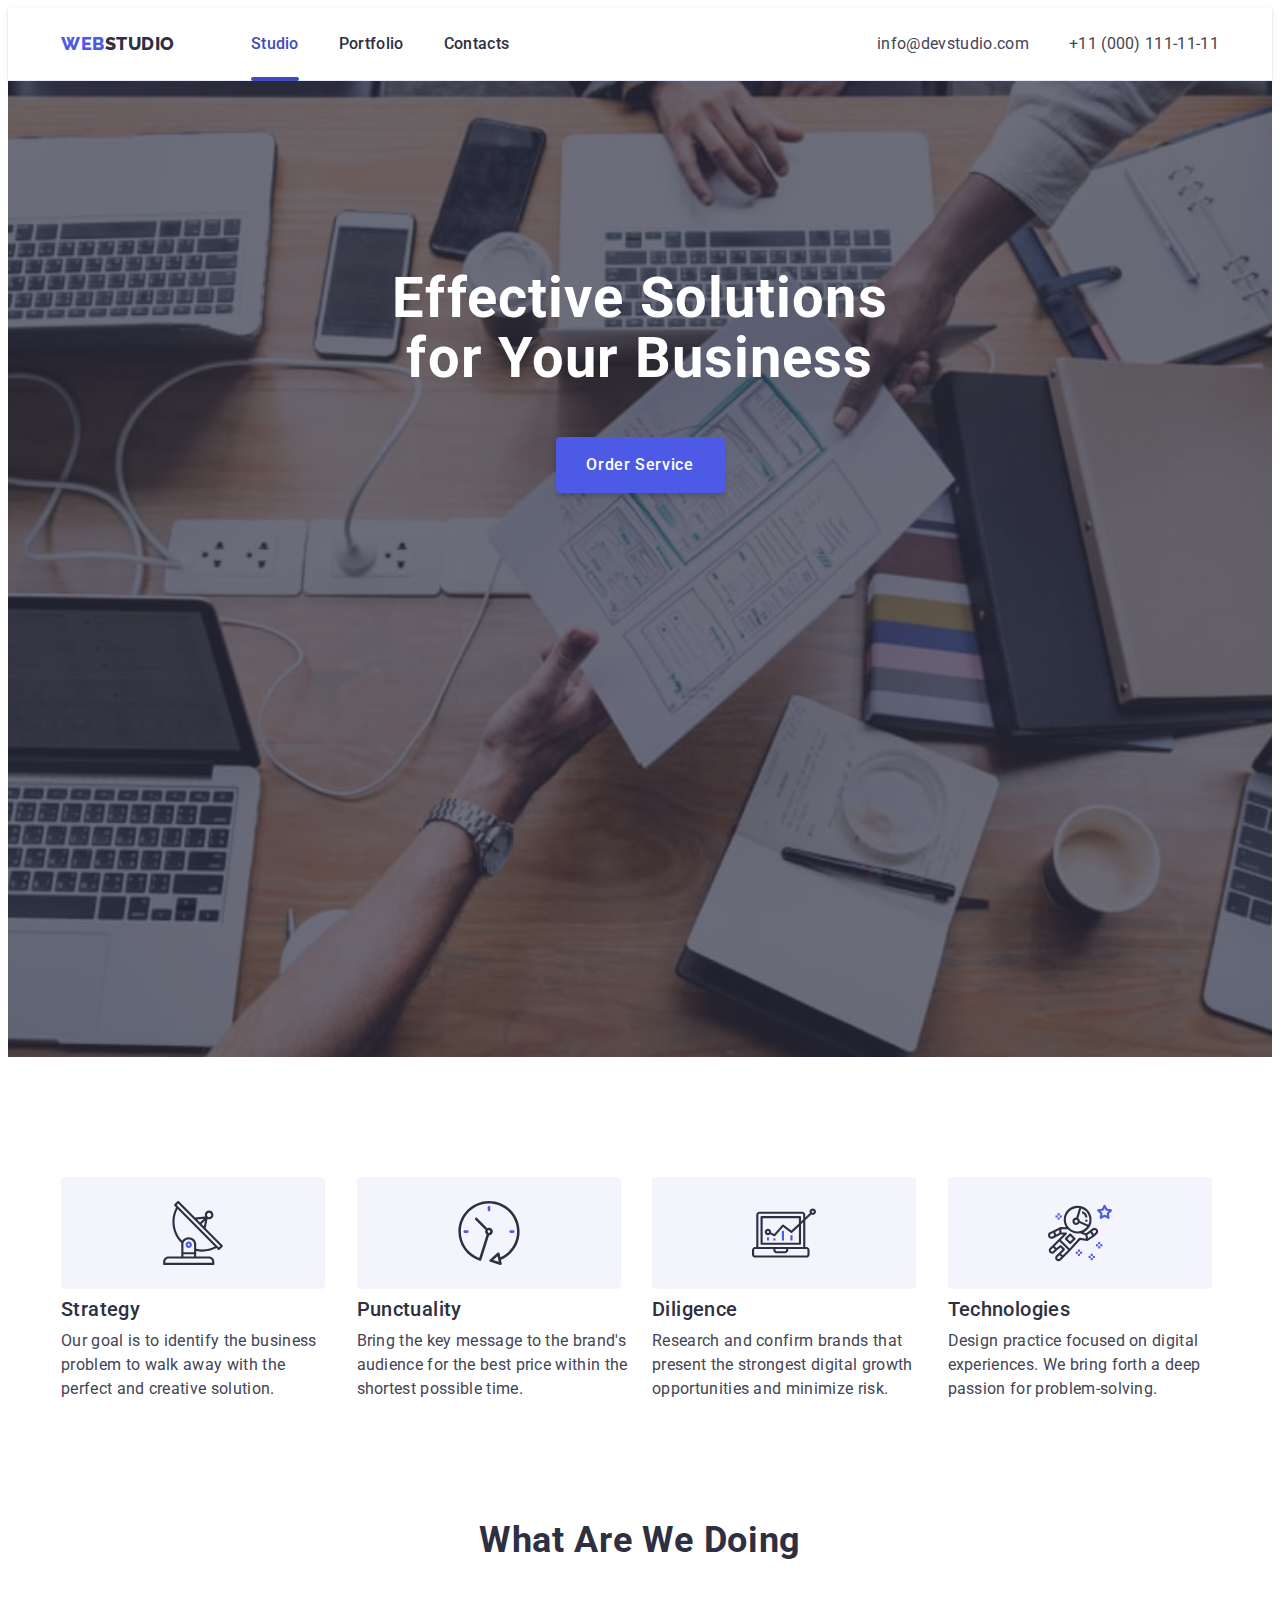
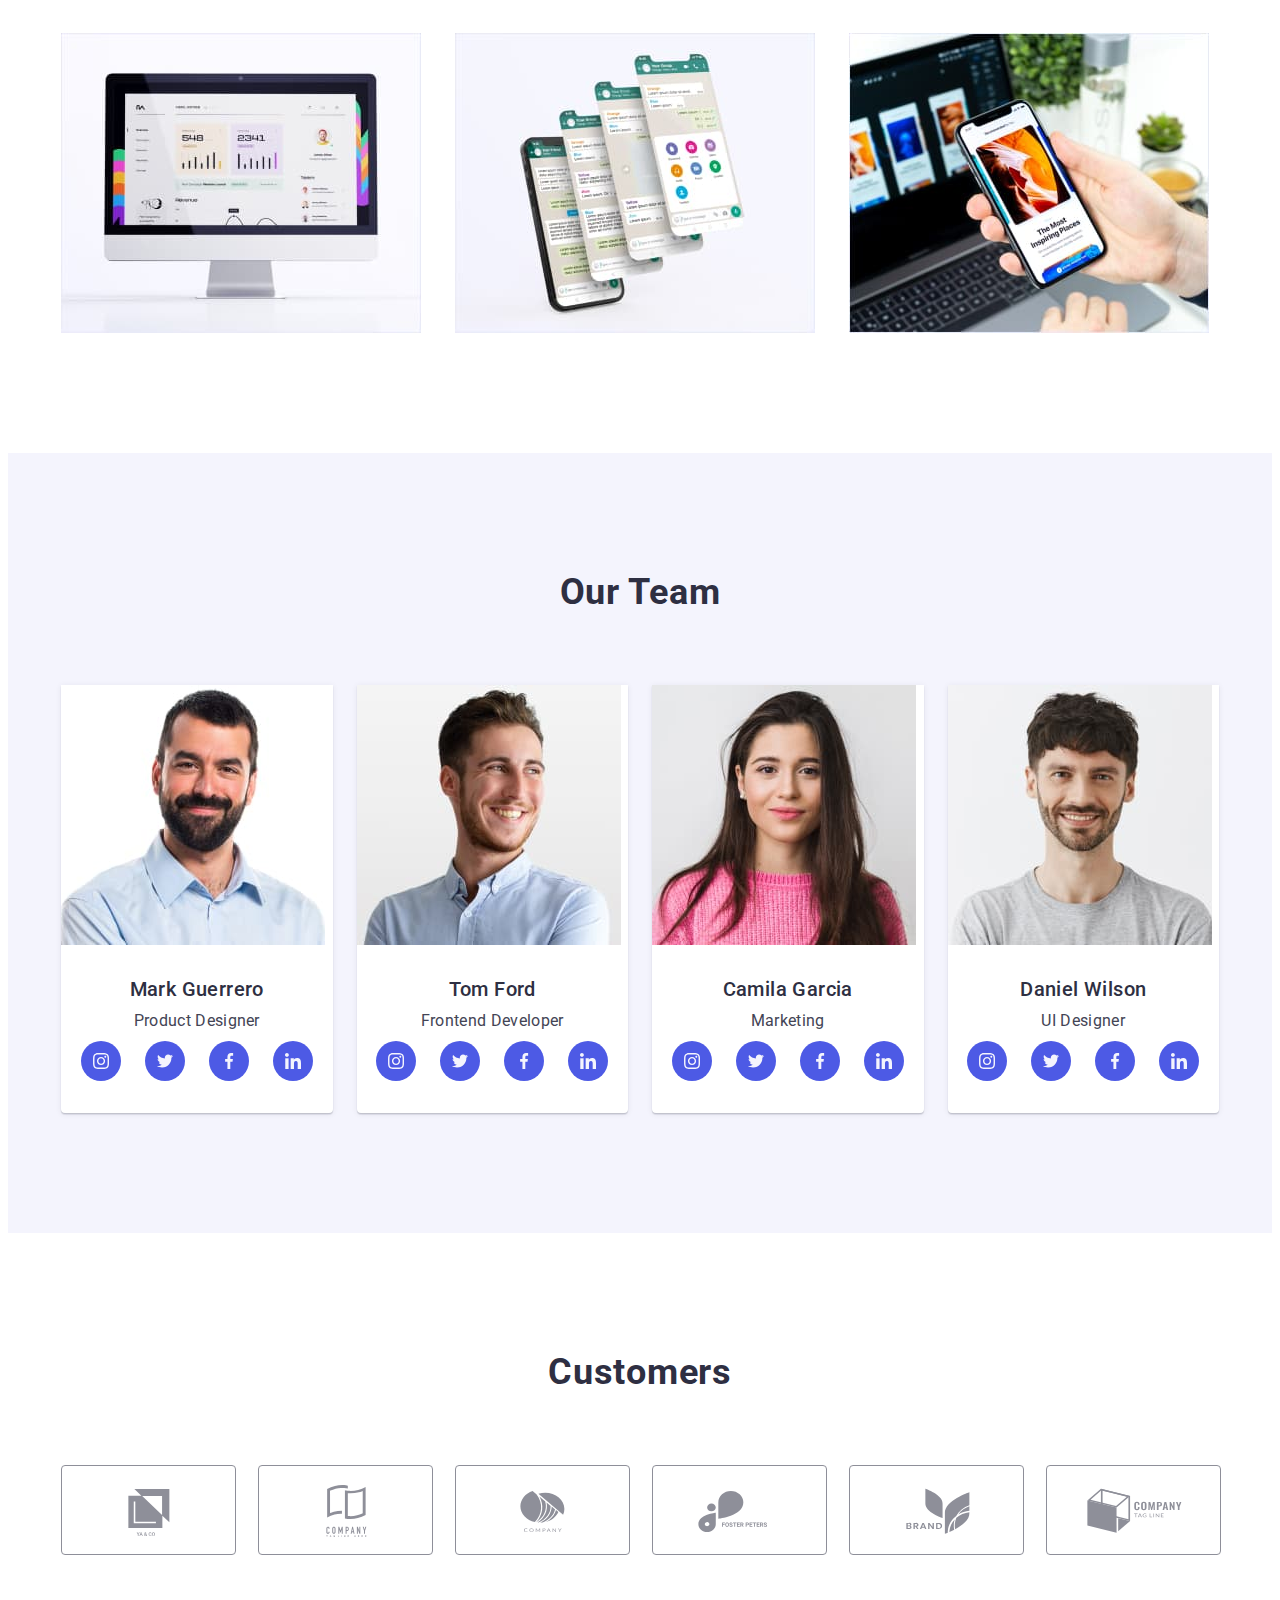
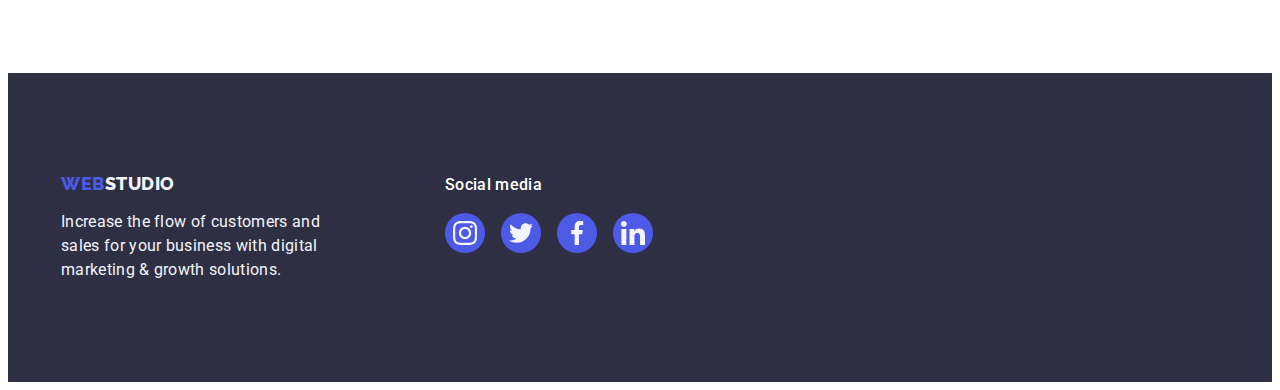
==== index.html @ 70e91576 "Initial commit" ====
<!DOCTYPE html>
<html lang="en">
  <head>
    <meta charset="UTF-8" />
    <meta http-equiv="X-UA-Compatible" content="IE=edge" />
    <meta name="viewport" content="width=device-width, initial-scale=1.0" />
    <title>Студія</title>
    <link rel="preconnect" href="https://fonts.googleapis.com" />
    <link rel="preconnect" href="https://fonts.gstatic.com" crossorigin />
    <link
      href="https://fonts.googleapis.com/css2?family=Raleway:wght@800&family=Roboto:wght@400;500;700;900&display=swap"
      rel="stylesheet"
    />
    <link
      rel="stylesheet"
      href="https://cdnjs.cloudflare.com/ajax/libs/modern-normalize/2.0.0/modern-normalize.min.css"
      integrity="sha512-4xo8blKMVCiXpTaLzQSLSw3KFOVPWhm/TRtuPVc4WG6kUgjH6J03IBuG7JZPkcWMxJ5huwaBpOpnwYElP/m6wg=="
      crossorigin="anonymous"
      referrerpolicy="no-referrer"
    />
    <link rel="stylesheet" href="./css/styles.css" />
  </head>
  <body>
    <header class="header">
      <div class="header-container container">
        <nav class="header-nav">
          <a href="./index.html" class="header-logo link"
            >Web<span class="header-logo-color">Studio</span></a
          >
          <ul class="header-nav-list list">
            <li class="header-nav-item">
              <a href="./index.html" class="header-link current link">Studio</a>
            </li>
            <li class="header-nav-item">
              <a href="./portfolio.html" class="header-link link">Portfolio</a>
            </li>
            <li class="header-nav-item">
              <a href="" class="header-link link">Contacts</a>
            </li>
          </ul>
        </nav>
        <address class="header-address">
          <ul class="header-address-list list">
            <li class="header-address-item">
              <a
                href="mailto:info@devstudio.com"
                class="header-address-link link"
                >info@devstudio.com</a
              >
            </li>
            <li class="header-address-item">
              <a href="tel:+110001111111" class="header-address-link link"
                >+11 (000) 111-11-11</a
              >
            </li>
          </ul>
        </address>
      </div>
    </header>
    <main>
      <section class="hero-main-page">
        <div class="hero-main-container container">
          <h1 class="hero-title">Effective Solutions for Your Business</h1>
          <button type="button" class="hero-button" data-modal-open>
            Order Service
          </button>
        </div>
      </section>
      <section class="values">
        <div class="values-container container">
          <h2 class="values-title visually-hidden">What are we offer</h2>
          <ul class="values-list list">
            <li class="values-item">
              <div class="values-icon-container">
                <svg class="values-icon" width="64" height="64">
                  <use href="./images/icons.svg#icon-antenna"></use>
                </svg>
              </div>
              <h3 class="values-title">Strategy</h3>
              <p class="values-text text">
                Our goal is to identify the business problem to walk away with
                the perfect and creative solution.
              </p>
            </li>
            <li class="values-item">
              <div class="values-icon-container">
                <svg class="values-icon" width="64" height="64">
                  <use href="./images/icons.svg#icon-clock"></use>
                </svg>
              </div>
              <h3 class="values-title">Punctuality</h3>
              <p class="text">
                Bring the key message to the brand's audience for the best price
                within the shortest possible time.
              </p>
            </li>
            <li class="values-item">
              <div class="values-icon-container">
                <svg class="values-icon" width="64" height="64">
                  <use href="./images/icons.svg#icon-diagram"></use>
                </svg>
              </div>
              <h3 class="values-title">Diligence</h3>
              <p class="text">
                Research and confirm brands that present the strongest digital
                growth opportunities and minimize risk.
              </p>
            </li>
            <li class="values-item">
              <div class="values-icon-container">
                <svg class="values-icon" width="64" height="64">
                  <use href="./images/icons.svg#icon-astronaut"></use>
                </svg>
              </div>
              <h3 class="values-title">Technologies</h3>
              <p class="text">
                Design practice focused on digital experiences. We bring forth a
                deep passion for problem-solving.
              </p>
            </li>
          </ul>
        </div>
      </section>
      <section class="work">
        <div class="work-container container">
          <h2 class="work-title">What are we doing</h2>
          <ul class="work-list list">
            <li class="work-item">
              <img src="./images/img1.jpg" alt="monitor" width="360" />
            </li>
            <li class="work-item">
              <img src="./images/img2.jpg" alt="screen" width="360" />
            </li>
            <li class="work-item">
              <img src="./images/img3.jpg" alt="phone" width="360" />
            </li>
          </ul>
        </div>
      </section>
      <section class="team">
        <div class="team-container container">
          <h2 class="team-title">Our Team</h2>
          <ul class="team-list list">
            <li class="team-item">
              <img src="./images/photo1.jpg" alt="photo1" width="264" />
              <div class="team-name-container">
                <h3 class="worker-name">Mark Guerrero</h3>
                <p class="team-text">Product Designer</p>
                <ul class="team-social-list list">
                  <li class="social-list_item">
                    <a
                      href="#"
                      class="social-list_item-link"
                      target="_blank"
                      rel="noopener noreferrer nofollow"
                    >
                      <svg class="team-social_icon" width="16" height="16">
                        <use
                          href="./images/icons.svg#icon-instagram"
                        ></use></svg
                    ></a>
                  </li>
                  <li class="social-list_item">
                    <a
                      href="#"
                      class="social-list_item-link"
                      target="_blank"
                      rel="noopener noreferrer nofollow"
                    >
                      <svg class="team-social_icon" width="16" height="16">
                        <use href="./images/icons.svg#icon-twitter"></use></svg
                    ></a>
                  </li>
                  <li class="social-list_item">
                    <a
                      href="#"
                      class="social-list_item-link"
                      target="_blank"
                      rel="noopener noreferrer nofollow"
                    >
                      <svg class="team-social_icon" width="16" height="16">
                        <use href="./images/icons.svg#icon-facebook"></use></svg
                    ></a>
                  </li>
                  <li class="social-list_item">
                    <a
                      href="#"
                      class="social-list_item-link"
                      target="_blank"
                      rel="noopener noreferrer nofollow"
                    >
                      <svg class="team-social_icon" width="16" height="16">
                        <use href="./images/icons.svg#icon-linkedin"></use></svg
                    ></a>
                  </li>
                </ul>
              </div>
            </li>
            <li class="team-item">
              <img src="./images/photo2.jpg" alt="photo2" width="264" />
              <div class="team-name-container">
                <h3 class="worker-name">Tom Ford</h3>
                <p class="team-text">Frontend Developer</p>
                <ul class="team-social-list list">
                  <li class="social-list_item">
                    <a
                      href="#"
                      class="social-list_item-link"
                      target="_blank"
                      rel="noopener noreferrer nofollow"
                    >
                      <svg class="team-social_icon" width="16" height="16">
                        <use
                          href="./images/icons.svg#icon-instagram"
                        ></use></svg
                    ></a>
                  </li>
                  <li class="social-list_item">
                    <a
                      href="#"
                      class="social-list_item-link"
                      target="_blank"
                      rel="noopener noreferrer nofollow"
                    >
                      <svg class="team-social_icon" width="16" height="16">
                        <use href="./images/icons.svg#icon-twitter"></use></svg
                    ></a>
                  </li>
                  <li class="social-list_item">
                    <a
                      href="#"
                      class="social-list_item-link"
                      target="_blank"
                      rel="noopener noreferrer nofollow"
                    >
                      <svg class="team-social_icon" width="16" height="16">
                        <use href="./images/icons.svg#icon-facebook"></use></svg
                    ></a>
                  </li>
                  <li class="social-list_item">
                    <a
                      href="#"
                      class="social-list_item-link"
                      target="_blank"
                      rel="noopener noreferrer nofollow"
                    >
                      <svg class="team-social_icon" width="16" height="16">
                        <use href="./images/icons.svg#icon-linkedin"></use></svg
                    ></a>
                  </li>
                </ul>
              </div>
            </li>
            <li class="team-item">
              <img src="./images/photo3.jpg" alt="photo3" width="264" />
              <div class="team-name-container">
                <h3 class="worker-name">Camila Garcia</h3>
                <p class="team-text">Marketing</p>
                <ul class="team-social-list list">
                  <li class="social-list_item">
                    <a
                      href="#"
                      class="social-list_item-link"
                      target="_blank"
                      rel="noopener noreferrer nofollow"
                    >
                      <svg class="team-social_icon" width="16" height="16">
                        <use
                          href="./images/icons.svg#icon-instagram"
                        ></use></svg
                    ></a>
                  </li>
                  <li class="social-list_item">
                    <a
                      href="#"
                      class="social-list_item-link"
                      target="_blank"
                      rel="noopener noreferrer nofollow"
                    >
                      <svg class="team-social_icon" width="16" height="16">
                        <use href="./images/icons.svg#icon-twitter"></use></svg
                    ></a>
                  </li>
                  <li class="social-list_item">
                    <a
                      href="#"
                      class="social-list_item-link"
                      target="_blank"
                      rel="noopener noreferrer nofollow"
                    >
                      <svg class="team-social_icon" width="16" height="16">
                        <use href="./images/icons.svg#icon-facebook"></use></svg
                    ></a>
                  </li>
                  <li class="social-list_item">
                    <a
                      href="#"
                      class="social-list_item-link"
                      target="_blank"
                      rel="noopener noreferrer nofollow"
                    >
                      <svg class="team-social_icon" width="16" height="16">
                        <use href="./images/icons.svg#icon-linkedin"></use></svg
                    ></a>
                  </li>
                </ul>
              </div>
            </li>
            <li class="team-item">
              <img src="./images/photo4.jpg" alt="photo4" width="264" />
              <div class="team-name-container">
                <h3 class="worker-name">Daniel Wilson</h3>
                <p class="team-text">UI Designer</p>
                <ul class="team-social-list list">
                  <li class="social-list_item">
                    <a
                      href="#"
                      class="social-list_item-link"
                      target="_blank"
                      rel="noopener noreferrer nofollow"
                    >
                      <svg class="team-social_icon" width="16" height="16">
                        <use
                          href="./images/icons.svg#icon-instagram"
                        ></use></svg
                    ></a>
                  </li>
                  <li class="social-list_item">
                    <a
                      href="#"
                      class="social-list_item-link"
                      target="_blank"
                      rel="noopener noreferrer nofollow"
                    >
                      <svg class="team-social_icon" width="16" height="16">
                        <use href="./images/icons.svg#icon-twitter"></use></svg
                    ></a>
                  </li>
                  <li class="social-list_item">
                    <a
                      href="#"
                      class="social-list_item-link"
                      target="_blank"
                      rel="noopener noreferrer nofollow"
                    >
                      <svg class="team-social_icon" width="16" height="16">
                        <use href="./images/icons.svg#icon-facebook"></use></svg
                    ></a>
                  </li>
                  <li class="social-list_item">
                    <a
                      href="#"
                      class="social-list_item-link"
                      target="_blank"
                      rel="noopener noreferrer nofollow"
                    >
                      <svg class="team-social_icon" width="16" height="16">
                        <use href="./images/icons.svg#icon-linkedin"></use></svg
                    ></a>
                  </li>
                </ul>
              </div>
            </li>
          </ul>
        </div>
      </section>
      <section class="customers">
        <div class="container">
          <h2 class="customers-title">Customers</h2>
          <ul class="customers-list list">
            <li class="customers-item">
              <a href="#" class="customers-link link">
                <svg class="customers-icon" width="104" height="56">
                  <use href="./images/icons.svg#icon-group-one"></use>
                </svg>
              </a>
            </li>
            <li class="customers-item">
              <a href="#" class="customers-link link">
                <svg class="customers-icon" width="104" height="56">
                  <use href="./images/icons.svg#icon-group-two"></use>
                </svg>
              </a>
            </li>
            <li class="customers-item">
              <a href="#" class="customers-link link">
                <svg class="customers-icon" width="104" height="56">
                  <use href="./images/icons.svg#icon-group-three"></use>
                </svg>
              </a>
            </li>
            <li class="customers-item">
              <a href="#" class="customers-link link">
                <svg class="customers-icon" width="104" height="56">
                  <use href="./images/icons.svg#icon-group-four"></use>
                </svg>
              </a>
            </li>
            <li class="customers-item">
              <a href="#" class="customers-link link">
                <svg class="customers-icon" width="104" height="56">
                  <use href="./images/icons.svg#icon-group-five"></use>
                </svg>
              </a>
            </li>
            <li class="customers-item">
              <a href="#" class="customers-link link">
                <svg class="customers-icon" width="104" height="56">
                  <use href="./images/icons.svg#icon-group-six"></use>
                </svg>
              </a>
            </li>
          </ul>
        </div>
      </section>
    </main>
    <footer class="footer">
      <div class="footer-section container">
        <div class="footer-container">
          <a href="./index.html" class="footer-logo link"
            >Web<span class="footer-logo-color">Studio</span>
          </a>
          <p class="footer-text">
            Increase the flow of customers and sales for your business with
            digital marketing & growth solutions.
          </p>
        </div>
        <div class="footer-social-container">
          <p class="footer-social-text">Social media</p>
          <ul class="footer-social-list list">
            <li class="footer-social-item">
              <a
                href="#"
                class="footer-social-link link"
                target="_blank"
                rel="noopener noreferrer nofollow"
                ><svg class="footer-social-icon" width="24" height="24">
                  <use href="./images/icons.svg#icon-instagram"></use></svg
              ></a>
            </li>
            <li class="footer-social-item">
              <a
                href="#"
                class="footer-social-link link"
                target="_blank"
                rel="noopener noreferrer nofollow"
                ><svg class="footer-social-icon" width="24" height="24">
                  <use href="./images/icons.svg#icon-twitter"></use></svg
              ></a>
            </li>
            <li class="footer-social-item">
              <a
                href="#"
                class="footer-social-link link"
                target="_blank"
                rel="noopener noreferrer nofollow"
                ><svg class="footer-social-icon" width="24" height="24">
                  <use href="./images/icons.svg#icon-facebook"></use></svg
              ></a>
            </li>
            <li class="footer-social-item">
              <a
                href="#"
                class="footer-social-link link"
                target="_blank"
                rel="noopener noreferrer nofollow"
                ><svg class="footer-social-icon" width="24" height="24">
                  <use href="./images/icons.svg#icon-linkedin"></use></svg
              ></a>
            </li>
          </ul>
        </div>
      </div>
    </footer>
    <div class="backdrop is-hidden" data-modal>
      <div class="modal">
        <button type="button" class="modal-close-button" data-modal-close>
          <svg class="modal-close-icon" width="8" height="8">
            <use href="./images/icons.svg#icon-close-button"></use>
          </svg>
        </button>
      </div>
    </div>
    <script src="./js/modal.js"></script>
  </body>
</html>
---- css/styles.css ----
body {
    font-family: "Roboto", sans-serif;
    color: var(--text-color);
    background-color: var(--white-color);
}

:root {
    --white-color: #FFFFFF;
    --title-color: #2E2F42;
    --text-color: #434455;
    --light-background: #F4F4FD;
    --hover-background: #404BBF;
    --blue-text-color: #4D5AE5;
    --transition: 250ms cubic-bezier(0.4, 0, 0.2, 1);
}

.list {
    list-style: none;
}

.link {
    text-decoration: none;
}

.container {
    width: 1158px;
    margin: 0 auto;
    padding: 0 15px;
}

p,
h1,
h2,
h3,
h4,
h5,
h6 {
    margin: 0;
}

ul,
ol {
    margin: 0;
    padding: 0;
}

img {
    display: block;
}

.visually-hidden {
    position: absolute;
    width: 1px;
    height: 1px;
    margin: -1px;
    border: 0;
    padding: 0;
    white-space: nowrap;
    clip-path: inset(100%);
    clip: rect(0 0 0 0);
    overflow: hidden;
}

/* -----HEADER----- */

.header {
    background-color: var(--white-color);
    border-bottom: 1px solid #E7E9FC;
    box-shadow: 0px 2px 1px rgba(46, 47, 66, 0.08), 0px 1px 1px rgba(46, 47, 66, 0.16), 0px 1px 6px rgba(46, 47, 66, 0.08);
}

.header-container {
    display: flex;
    align-items: center;
}

.header-logo {
    font-family: 'Raleway', sans-serif;
    font-style: normal;
    font-weight: 800;
    font-size: 18px;
    line-height: 1.17;
    letter-spacing: 0.03em;
    text-transform: uppercase;
    color: var(--blue-text-color);
    margin-right: 76px;
    display: block;
    padding: 24px 0;
}

.header-logo-color {
    color: var(--title-color);
}

.header-nav {
    display: flex;
    align-items: center;
}

.header-nav-list {
    display: flex;
    gap: 40px;
}

.header-link {
    font-weight: 500;
    font-size: 16px;
    line-height: 1.5;
    letter-spacing: 0.02em;
    display: block;
    color: var(--title-color);
    padding: 24px 0;
    position: relative;
    transition: color var(--transition);
}

.header-link::after {
    content: "";
    position: absolute;
    left: 0;
    bottom: -1px;
    transform: scaleX(0);
    transform-origin: right;
    width: 100%;
    height: 4px;
    border-radius: 2px;
    background-color: var(--hover-background);
    transition: transform var(--transition), color var(--transition);
}

.header-link:hover::after,
.header-link:focus::after,
.header-link.current::after {
    transform: scaleX(1);
    transform-origin: left;
}

.header-link:hover,
.header-link:focus,
.header-link.current {
    color: var(--hover-background);
}

.header-address {
    font-style: normal;
    margin-left: auto;
}

.header-address-list {
    display: flex;
    gap: 40px;
}

.header-address-item {}

.header-address-link {
    font-family: 'Roboto', sans-serif;
    font-style: normal;
    font-weight: 400;
    font-size: 16px;
    line-height: 1.5;
    letter-spacing: 0.02em;
    color: var(--text-color);
    display: block;
    padding: 24px 0;
    transition: color var(--transition);
}

.header-address-link:hover,
.header-address-link:focus {
    color: var(--hover-background);
}

/* -----MAIN----- */

.text {
    font-size: 16px;
    line-height: 1.5;
    letter-spacing: 0.02em;
    color: var(--text-color);
}

.hero {
    padding: 96px 0 120px;
}

.hero-main-page {
    max-width: 1440px;
    height: 600px;
    background: var(--title-color);
    background-image: linear-gradient(rgba(46, 47, 66, 0.7), rgba(46, 47, 66, 0.7)), url(../images/hero-image.jpg);
    background-repeat: no-repeat;
    background-position: center;
    background-size: cover;
    padding: 188px 0;
    margin: 0 auto;
}

.hero-main-container {}

.hero-title {
    font-size: 56px;
    line-height: 1.07;
    letter-spacing: 0.02em;
    color: var(--white-color);
    max-width: 496px;
    margin-left: auto;
    margin-right: auto;
    text-align: center;
}

.hero-list-title {
    font-weight: 500;
    font-size: 20px;
    line-height: 1.2;
    letter-spacing: 0.02em;
    color: var(--title-color);
    margin-bottom: 8px;
}

.hero-button {
    font-family: 'Roboto', sans-serif;
    font-style: normal;
    font-weight: 500;
    font-size: 16px;
    line-height: 1.5;
    letter-spacing: 0.04em;
    background: var(--blue-text-color);
    color: var(--white-color);
    cursor: pointer;
    display: block;
    margin-left: auto;
    margin-right: auto;
    min-width: 169px;
    height: 56px;
    margin-top: 48px;
    border: none;
    border-radius: 4px;
    box-shadow: 0px 4px 4px rgba(0, 0, 0, 0.15);
    transition: background-color var(--transition);
}

.hero-button:hover,
.hero-button:focus {
    background-color: var(--hover-background);

}

.hero-btn {
    font-family: 'Roboto', sans-serif;
    font-style: normal;
    font-weight: 500;
    font-size: 16px;
    line-height: 1.5;
    letter-spacing: 0.04em;
    background: var(--light-background);
    color: var(--blue-text-color);
    cursor: pointer;
    display: inline-block;
    border: 1px solid #E7E9FC;
    border-radius: 4px;
    padding: 12px 24px;
    border-radius: 4px;
    transition: color var(--transition), background-color var(--transition), border-color var(--transition), box-shadow var(--transition);
}

.hero-btn-list {
    display: flex;
    justify-content: center;
    gap: 24px;
    margin-bottom: 72px;
}

.hero-btn-item {
    display: inline-block;
}

.hero-btn:hover,
.hero-btn:focus {
    background-color: var(--hover-background);
    color: var(--white-color);
    border-color: transparent;
    box-shadow: 0px 3px 1px rgba(0, 0, 0, 0.1), 0px 2px 1px rgba(0, 0, 0, 0.08), 0px 2px 2px rgba(0, 0, 0, 0.12);
}

/* -----PORTFOLIO----- */

.portfolio-list {
    display: flex;
    flex-wrap: wrap;
    justify-content: center;
    column-gap: 24px;
    row-gap: 48px;
}

.portfolio-item {
    width: calc((100% - 48px) / 3);
}

.portfolio-link {
    display: block;
    transition: box-shadow var(--transition);
}

.portfolio-link:hover,
.portfolio-link:focus {
    box-shadow: 0px 1px 6px rgba(46, 47, 66, 0.08), 0px 1px 1px rgba(46, 47, 66, 0.16), 0px 2px 1px rgba(46, 47, 66, 0.08);
}

.portfolio-text {}

.app-container {
    padding: 32px 16px;
    border: 1px solid #e7e9fc;
    border-top: none;
}

/* -----OVERLAY----- */

.overlay-container {
    position: relative;
    overflow: hidden;
}

.overlay {
    background: var(--blue-text-color);
    font-size: 16px;
    line-height: 1.5;
    letter-spacing: 0.02em;
    color: #F4F4FD;
    padding: 40px 32px;
    position: absolute;
    left: 0;
    top: 0;
    width: 100%;
    height: 100%;
    overflow: auto;
    transform: translate(0, 100%);
    transition: transform var(--transition);
}

.portfolio-link:hover .overlay,
.portfolio-link:focus .overlay {
    transform: translate(0, 0);
}

/* -----Section VALUES----- */

.values {
    background-color: var(--white-color);
    padding: 120px 0;
}

.values-icon-container {
    width: 264px;
    height: 112px;
    background: var(--light-background);
    border-radius: 4px;
    display: flex;
    justify-content: center;
    align-items: center;
    margin-bottom: 8px;
}

.values-icon {}

.values-container {}

.values-list {
    display: flex;
    gap: 24px;
}

.values-item {
    width: calc((100% - 72px) / 4);
}

.values-text {}

.values-title {
    font-weight: 500;
    font-size: 20px;
    line-height: 1.2;
    letter-spacing: 0.02em;
    color: var(--title-color);
    margin-bottom: 8px;
}

/* -----Section WORK----- */

.work {
    background-color: var(--white-color);
    padding-bottom: 120px;
}

.work-container {}

.work-list {
    display: flex;
    gap: 24px;
    justify-content: center;
}

.work-item {
    width: calc((100% - 48px) / 3);
}

.work-title {
    font-size: 36px;
    line-height: 1.11;
    letter-spacing: 0.02em;
    text-transform: capitalize;
    color: var(--title-color);
    text-align: center;
    margin-bottom: 72px;
}

/* -----Section TEAM----- */

.team {
    background-color: var(--light-background);
    padding: 120px 0;
}

.team-container {}

.team-list {
    display: flex;
    gap: 24px;
    justify-content: center;
}

.team-title {
    font-size: 36px;
    line-height: 1.11;
    letter-spacing: 0.02em;
    text-transform: capitalize;
    color: var(--title-color);
    text-align: center;
    margin-bottom: 72px;
}

.team-item {
    background-color: var(--white-color);
    width: calc((100% - 72px) / 4);
    border-radius: 0px 0px 4px 4px;
    box-shadow: 0px 1px 6px rgba(46, 47, 66, 0.08), 0px 1px 1px rgba(46, 47, 66, 0.16), 0px 2px 1px rgba(46, 47, 66, 0.08);
}

.team-name-container {
    padding: 32px 16px;
}

.team-text {
    font-size: 16px;
    line-height: 1.5;
    letter-spacing: 0.02em;
    color: var(--text-color);
    text-align: center;
    margin-bottom: 8px;
}

.worker-name {
    font-weight: 500;
    font-size: 20px;
    line-height: 1.2;
    letter-spacing: 0.02em;
    color: var(--title-color);
    text-align: center;
    margin-bottom: 8px;
}

.team-social-list {
    display: flex;
    justify-content: center;
    gap: 24px;
}

.social-list_item {
    width: 40px;
    height: 40px;
}

.social-list_item-link {
    width: 100%;
    height: 100%;
    background-color: var(--blue-text-color);
    border-radius: 50%;
    display: flex;
    align-items: center;
    justify-content: center;
    fill: var(--light-background);
    transition: background-color var(--transition);
}

.social-list_item-link:hover,
.social-list_item-link:focus {
    background-color: var(--hover-background);
}


.social-list_icon {
    fill: currentColor;
}

/* -----CUSTOMERS----- */

.customers {
    padding-top: 120px;
    padding-bottom: 120px;
}

.customers-title {
    font-family: 'Roboto';
    font-style: normal;
    font-weight: 700;
    font-size: 36px;
    line-height: 1.11;
    text-align: center;
    letter-spacing: 0.02em;
    text-transform: capitalize;
    color: var(--title-color);
    margin-bottom: 72px;
}

.customers-list {
    display: flex;
    gap: 24px;
}

.customers-item {
    width: calc((100% - 120px) / 6);
    height: 88px;
}

.customers-link {
    width: 100%;
    height: 100%;
    border: 1px solid #8E8F99;
    border-radius: 4px;
    display: flex;
    justify-content: center;
    align-items: center;
    color: #8e8f99;
    transition: color var(--transition), border-color var(--transition);
}

.customers-link:hover,
.customers-link:focus {
    border-color: var(--hover-background);
    color: var(--hover-background);
}

.customers-icon {
    fill: currentColor;
}

/* -----FOOTER----- */

.footer-section {
    display: flex;
    align-items: baseline;
}

.footer {
    background-color: var(--title-color);
    padding: 100px 0;
}

.footer-container {
    width: 264px;
    margin-right: 120px;
}

.footer-logo {
    font-family: 'Raleway', sans-serif;
    font-style: normal;
    font-weight: 800;
    font-size: 18px;
    line-height: 1.17;
    letter-spacing: 0.03em;
    text-transform: uppercase;
    color: var(--blue-text-color);
    display: inline-block;
    margin-bottom: 16px;
}

.footer-logo-color {
    color: var(--light-background);
}

.footer-text {
    font-size: 16px;
    line-height: 1.5;
    letter-spacing: 0.02em;
    color: var(--light-background);
    max-width: 264px;
}

.footer-social-container {
    width: 208px;
}

.footer-social-text {
    font-weight: 500;
    font-size: 16px;
    line-height: 1.5;
    letter-spacing: 0.02em;
    color: var(--white-color);
    margin-bottom: 16px;
}

.footer-social-list {
    display: flex;
    gap: 16px;
}

.footer-social-item {
    width: 40px;
    height: 40px;
}

.footer-social-link {
    width: 100%;
    height: 100%;
    background-color: var(--blue-text-color);
    border-radius: 50%;
    display: flex;
    align-items: center;
    justify-content: center;
    transition: background-color var(--transition);
}

.footer-social-icon {
    fill: var(--light-background);
}

.footer-social-link:hover,
.footer-social-link:focus {
    background-color: #31D0AA;
}

/* -----MODAL WINDOW----- */

.backdrop {
    position: fixed;
    top: 0;
    left: 0;
    z-index: 100;
    width: 100%;
    height: 100%;
    background: rgba(46, 47, 66, 0.4);
    transition: opacity var(--transition), visibility var(--transition);
}

.backdrop.is-hidden {
    opacity: 0;
    visibility: hidden;
    pointer-events: none;
}

.modal {
    position: absolute;
    top: 50%;
    left: 50%;
    transform: translate(-50%, -50%);
    width: 408px;
    min-height: 584px;
    background: #FCFCFC;
    box-shadow: 0px 1px 1px rgba(0, 0, 0, 0.14), 0px 1px 3px rgba(0, 0, 0, 0.12), 0px 2px 1px rgba(0, 0, 0, 0.2);
    border-radius: 4px;
    transition: transform var(--transition);
}

.modal-close-button {
    position: absolute;
    top: 24px;
    right: 24px;
    display: flex;
    justify-content: center;
    align-items: center;
    width: 24px;
    height: 24px;
    border-radius: 50%;
    background: #E7E9FC;
    border: 1px solid rgba(0, 0, 0, 0.1);
    padding: 0;
    cursor: pointer;
    transition: background-color var(--transition), border var(--transition);
}

.modal-close-button:hover,
.modal-close-button:focus {
    background: var(--hover-background);
    border: none;
}

.modal-close-icon {
    transition: fill var(--transition);
}

.modal-close-button:hover .modal-close-icon,
.modal-close-button:focus .modal-close-icon {
    fill: var(--white-color);
}
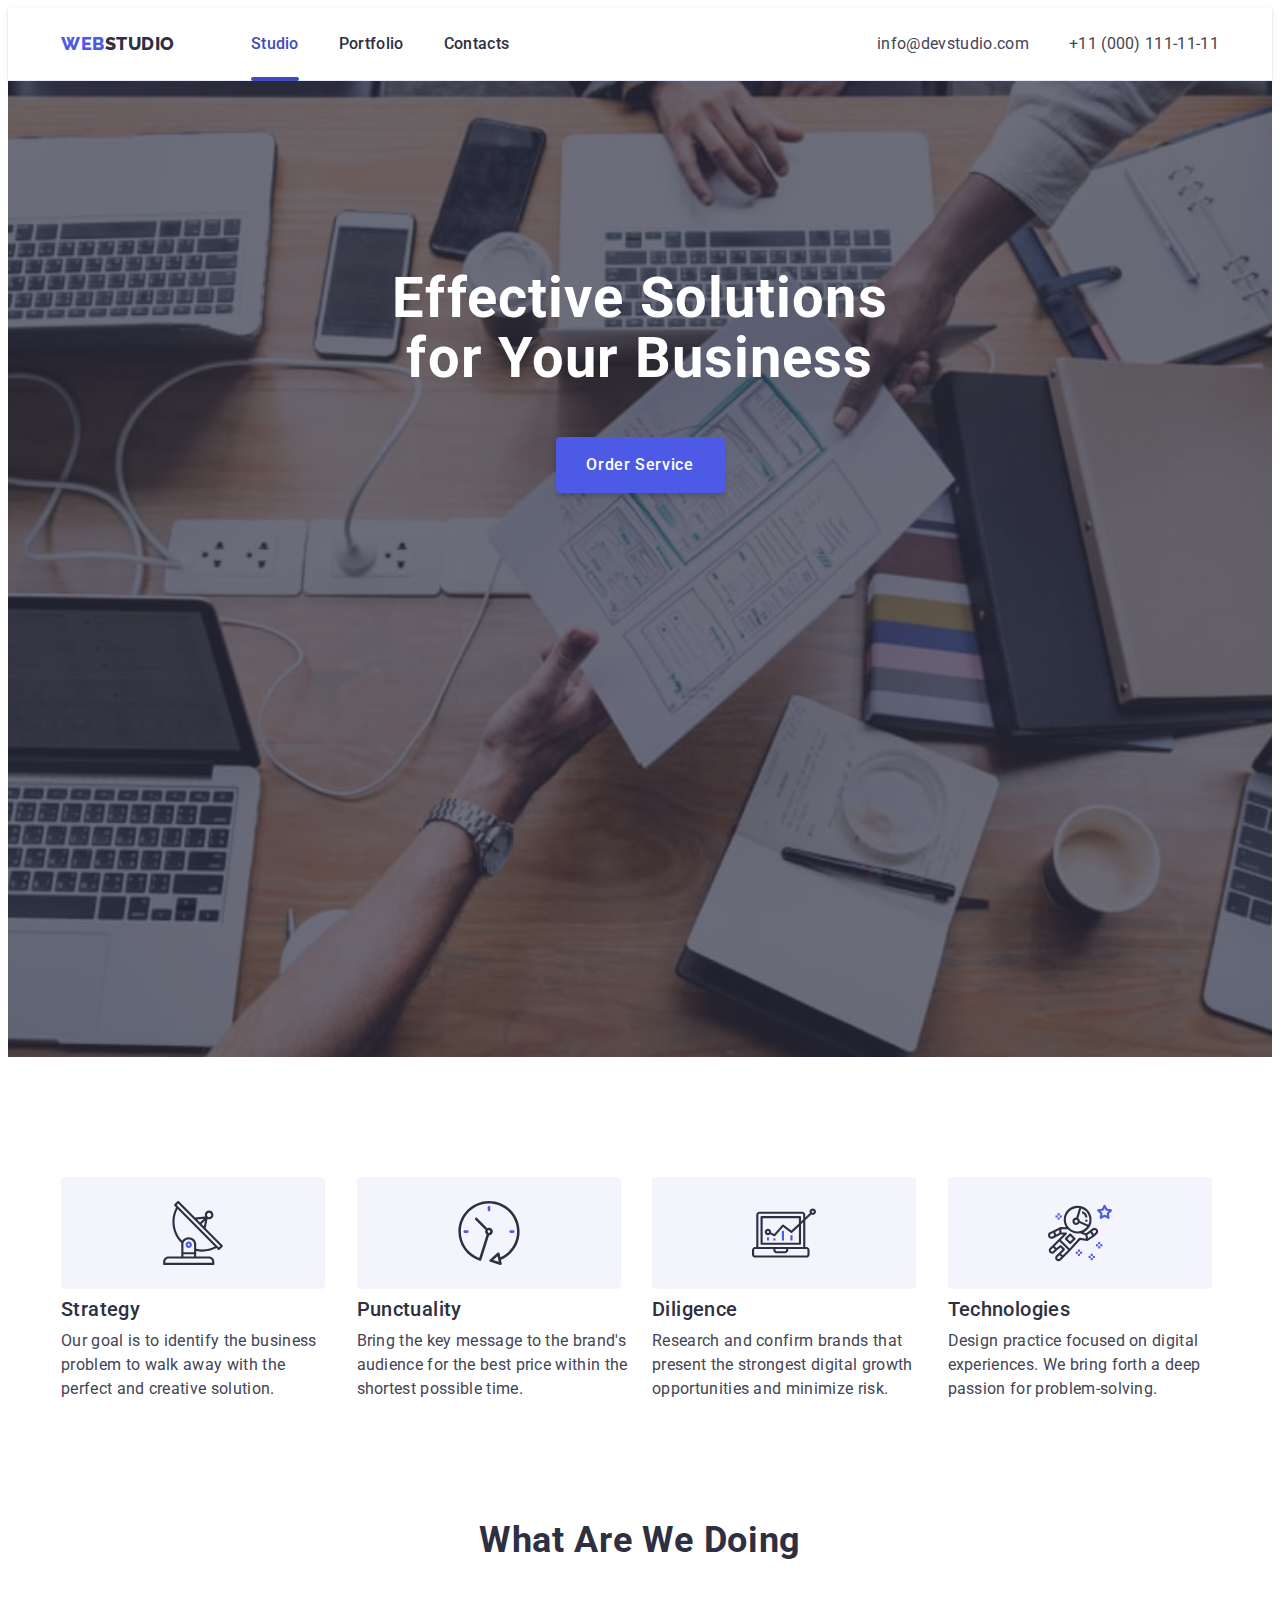
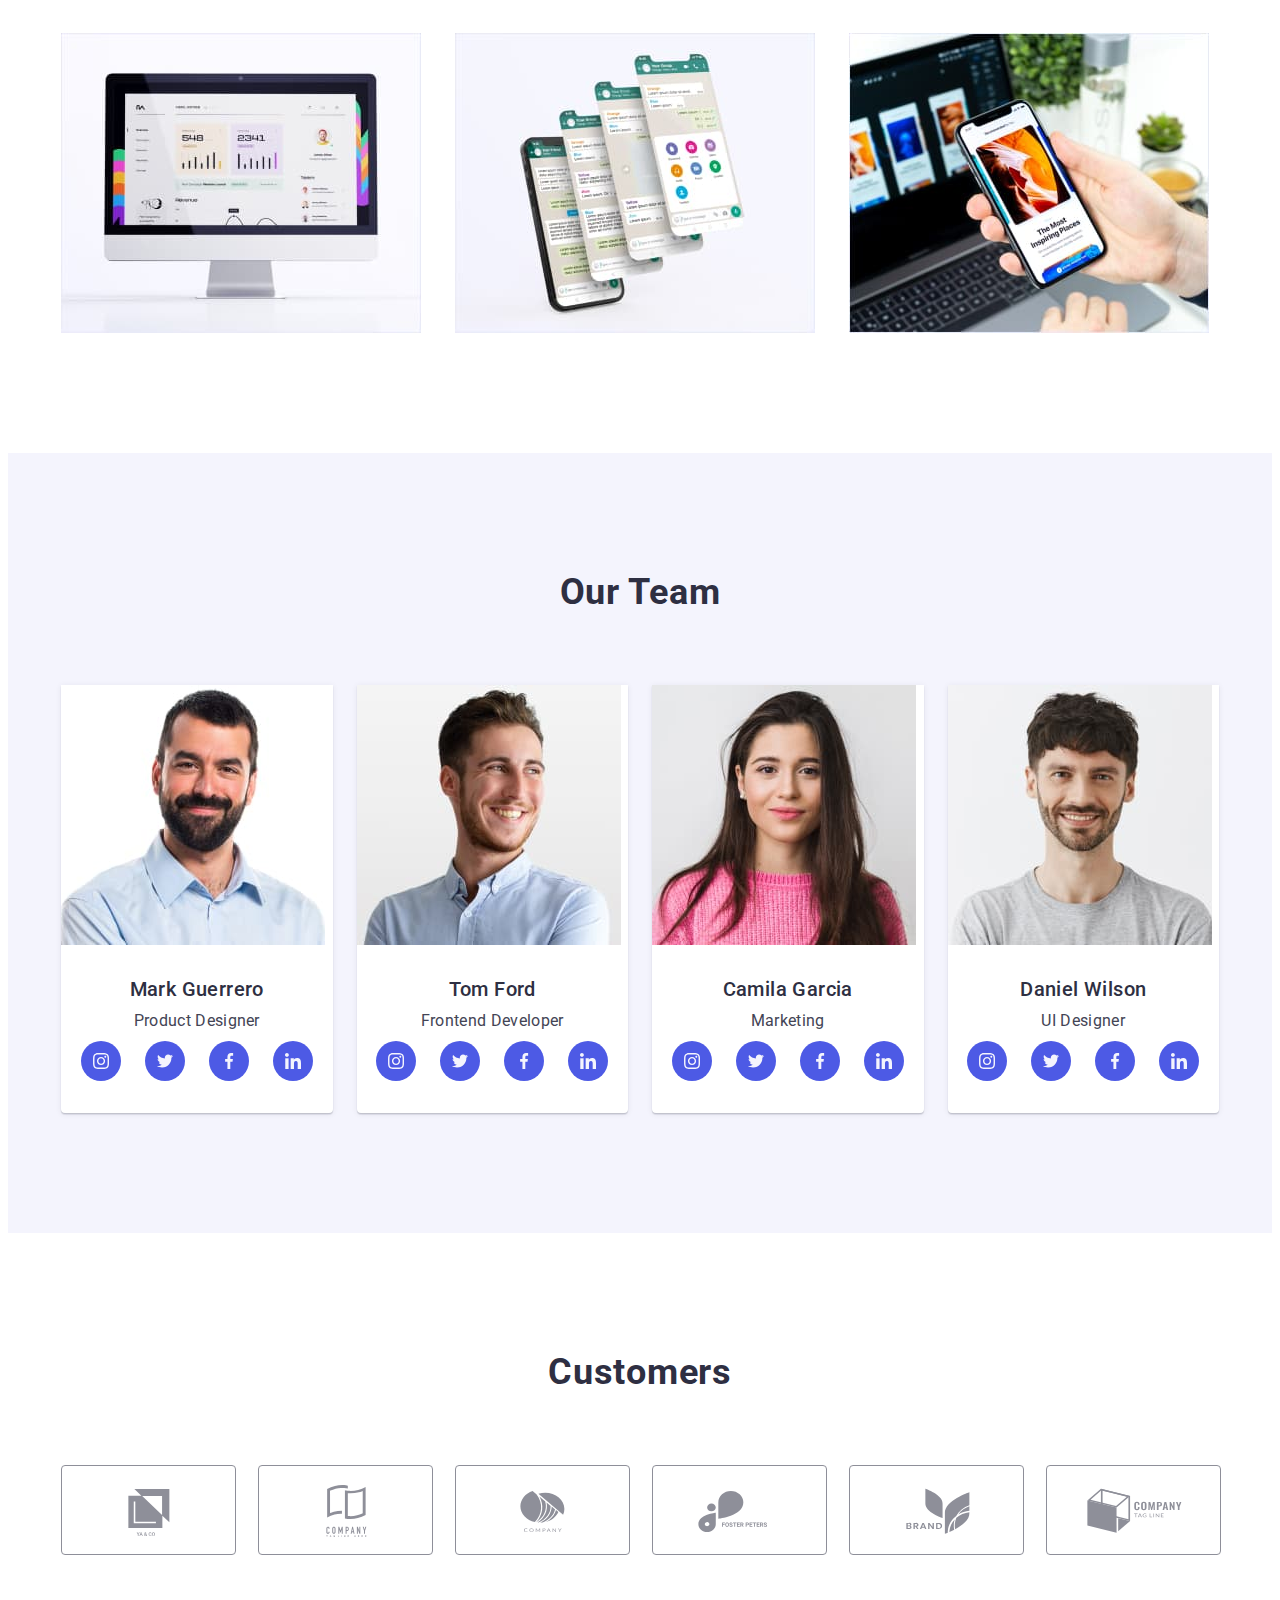
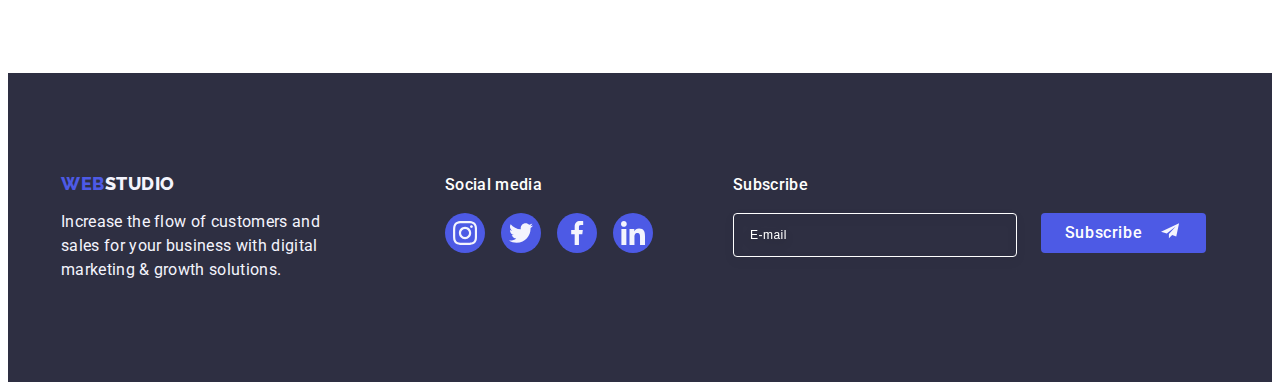
==== commit 8f44fc71: "homework-6" ====
--- a/index.html
+++ b/index.html
@@ -470,6 +470,25 @@
             </li>
           </ul>
         </div>
+        <div class="footer-form-container">
+          <p class="form-footer-title">Subscribe</p>
+          <form class="form-footer">
+            <label class="footer-label">
+              <input
+                type="email"
+                name="email-subscribe"
+                placeholder="E-mail"
+                class="footer-input"
+              />
+            </label>
+            <button type="submit" class="footer-button">
+              Subscribe
+              <svg class="footer-form-icon" width="24" height="24">
+                <use href="./images/icons.svg#icon-plane"></use>
+              </svg>
+            </button>
+          </form>
+        </div>
       </div>
     </footer>
     <div class="backdrop is-hidden" data-modal>
@@ -479,6 +498,84 @@
             <use href="./images/icons.svg#icon-close-button"></use>
           </svg>
         </button>
+        <p class="modal-title">Leave your contacts and we will call you back</p>
+        <form class="form">
+          <div class="modal-field">
+            <label for="user-name" class="form-label">Name</label>
+            <div class="input-container">
+              <input
+                id="user-name"
+                type="text"
+                name="user-name"
+                class="form-input"
+                required
+              />
+              <svg class="form-icon" width="18" height="24">
+                <use href="./images/icons.svg#icon-input-person"></use>
+              </svg>
+            </div>
+          </div>
+          <div class="modal-field">
+            <label for="user-phone" class="form-label">Phone</label>
+            <div class="input-container">
+              <input
+                id="user-phone"
+                type="tel"
+                name="user-phone"
+                class="form-input"
+                required
+              />
+              <svg class="form-icon" width="18" height="24">
+                <use href="./images/icons.svg#icon-input-phone"></use>
+              </svg>
+            </div>
+          </div>
+          <div class="modal-field">
+            <label for="user-email" class="form-label">Email</label>
+            <div class="input-container">
+              <input
+                id="user-email"
+                type="email"
+                name="user-mail"
+                class="form-input"
+                required
+              />
+              <svg class="form-icon" width="18" height="24">
+                <use href="./images/icons.svg#icon-input-email"></use>
+              </svg>
+            </div>
+          </div>
+          <div class="comment-field">
+            <label for="user-comment" class="form-label">Comment</label>
+            <textarea
+              name="user-comment"
+              id="user-comment"
+              class="form-textarea"
+              placeholder="Text input"
+            ></textarea>
+          </div>
+          <div class="checkbox-field">
+            <input
+              type="checkbox"
+              id="user-privacy"
+              name="user-privacy"
+              value="true"
+              class="privacy-input visually-hidden"
+              required
+            />
+            <label for="user-privacy" class="privacy-text"
+              ><span class="privacy-span"
+                ><svg class="privacy-icon" width="10" height="8">
+                  <use href="./images/icons.svg#icon-access"></use></svg></span
+              >I accept the terms and conditions of the<a
+                href="#"
+                class="privacy-link"
+                >Privacy Policy</a
+              ></label
+            >
+          </div>
+          <button type="submit" class="form-button">Send</button>
+        </form>
       </div>
     </div>
     <script src="./js/modal.js"></script>
--- a/css/styles.css
+++ b/css/styles.css
@@ -640,6 +640,8 @@
     background-color: #31D0AA;
 }
 
+
+
 /* -----MODAL WINDOW----- */
 
 .backdrop {
@@ -664,6 +666,8 @@
     top: 50%;
     left: 50%;
     transform: translate(-50%, -50%);
+    padding: 72px 24px 24px 24px;
+    ;
     width: 408px;
     min-height: 584px;
     background: #FCFCFC;
@@ -702,4 +706,215 @@
 .modal-close-button:hover .modal-close-icon,
 .modal-close-button:focus .modal-close-icon {
     fill: var(--white-color);
+}
+
+.modal-title {
+    margin-bottom: 16px;
+    font-weight: 500;
+    font-size: 16px;
+    line-height: 1.5;
+    text-align: center;
+    letter-spacing: 0.02em;
+    color: var(--title-color);
+}
+
+.form {}
+
+.modal-field {
+    margin-bottom: 8px;
+}
+
+.form-input {
+    width: 100%;
+    height: 40px;
+    border: 1px solid rgba(46, 47, 66, 0.4);
+    border-radius: 4px;
+    background-color: transparent;
+    padding-left: 38px;
+    outline: transparent;
+    transition: border-color var(--transition);
+}
+
+.form-input:focus {
+    border-color: var(--blue-text-color);
+}
+
+.form-input:focus+.form-icon {
+    fill: var(--blue-text-color);
+}
+
+.form-label {
+    display: block;
+    margin-bottom: 4px;
+    font-size: 12px;
+    line-height: 1.17;
+    letter-spacing: 0.04em;
+    color: #8E8F99;
+}
+
+.form-label span {
+    display: block;
+    margin-bottom: 4px;
+    font-size: 12px;
+    line-height: 1.17;
+    letter-spacing: 0.04em;
+    color: #8E8F99;
+}
+
+.input-container {
+    position: relative;
+}
+
+.form-icon {
+    position: absolute;
+    left: 16px;
+    top: 50%;
+    transform: translateY(-50%);
+    transition: fill var(--transition);
+}
+
+.comment-field {
+    margin-bottom: 16px;
+}
+
+.form-textarea {
+    width: 100%;
+    height: 120px;
+    font-size: 12px;
+    line-height: 1.17;
+    letter-spacing: 0.04em;
+    color: rgba(46, 47, 66, 0.4);
+    padding: 8px 16px;
+    border: 1px solid rgba(46, 47, 66, 0.4);
+    border-radius: 4px;
+    background-color: transparent;
+    resize: none;
+    outline: transparent;
+    transition: border-color var(--transition);
+}
+
+.form-textarea:focus {
+    border-color: var(--blue-text-color);
+}
+
+.checkbox-field {
+    margin-bottom: 24px;
+}
+
+.privacy-input {}
+
+.privacy-input:checked+.privacy-text span {
+    border: none;
+    fill: var(--light-background);
+    background-color: var(--hover-background);
+}
+
+.privacy-text {
+    font-size: 12px;
+    line-height: 1.17;
+    letter-spacing: 0.04em;
+    color: #8E8F99;
+}
+
+.privacy-text span {
+    width: 16px;
+    height: 16px;
+    border: 1px solid rgba(46, 47, 66, 0.4);
+    border-radius: 2px;
+    margin-right: 8px;
+    display: inline-flex;
+    align-items: center;
+    justify-content: center;
+    fill: transparent;
+    transition: background-color var(--transition), border var(--transition);
+}
+
+.privacy-span {}
+
+.privacy-icon {}
+
+.privacy-link {
+    padding-left: 5px;
+    color: var(--blue-text-color);
+}
+
+.form-button {
+    min-width: 169px;
+    height: 56px;
+    display: block;
+    margin-left: auto;
+    margin-right: auto;
+    margin-top: 24px;
+    background: var(--blue-text-color);
+    box-shadow: 0px 4px 4px rgba(0, 0, 0, 0.15);
+    border-radius: 4px;
+    border: none;
+    font-weight: 500;
+    font-size: 16px;
+    line-height: 1.5;
+    letter-spacing: 0.04em;
+    color: var(--white-color);
+    cursor: pointer;
+    transition: background-color var(--transition);
+}
+
+.footer-form-container {
+    margin-left: 80px;
+}
+
+.form-footer-title {
+    margin-bottom: 16px;
+    font-weight: 500;
+    font-size: 16px;
+    line-height: 1.5;
+    letter-spacing: 0.02em;
+    color: var(--white-color);
+}
+
+.form-footer {
+    display: flex;
+    gap: 24px;
+}
+
+.footer-label {}
+
+.footer-input {
+    width: 264px;
+    height: 40px;
+    border: 1px solid var(--white-color);
+    background-color: transparent;
+    font-size: 12px;
+    line-height: 1.5;
+    letter-spacing: 0.04em;
+    padding-left: 16px;
+    filter: drop-shadow(0px 4px 4px rgba(0, 0, 0, 0.15));
+    border-radius: 4px;
+    color: var(--white-color);
+}
+
+.footer-input::placeholder {
+    color: var(--white-color);
+}
+
+.footer-button {
+    min-width: 165px;
+    height: 40px;
+    display: flex;
+    justify-content: center;
+    align-items: center;
+    background-color: var(--blue-text-color);
+    border-radius: 4px;
+    border: none;
+    color: var(--white-color);
+    font-family: "Roboto", sans-serif;
+    font-weight: 500;
+    font-size: 16px;
+    line-height: 1.5;
+    letter-spacing: 0.04em;
+    cursor: pointer;
+}
+
+.footer-form-icon {
+    margin-left: 16px;
+    fill: var(--light-background);
 }